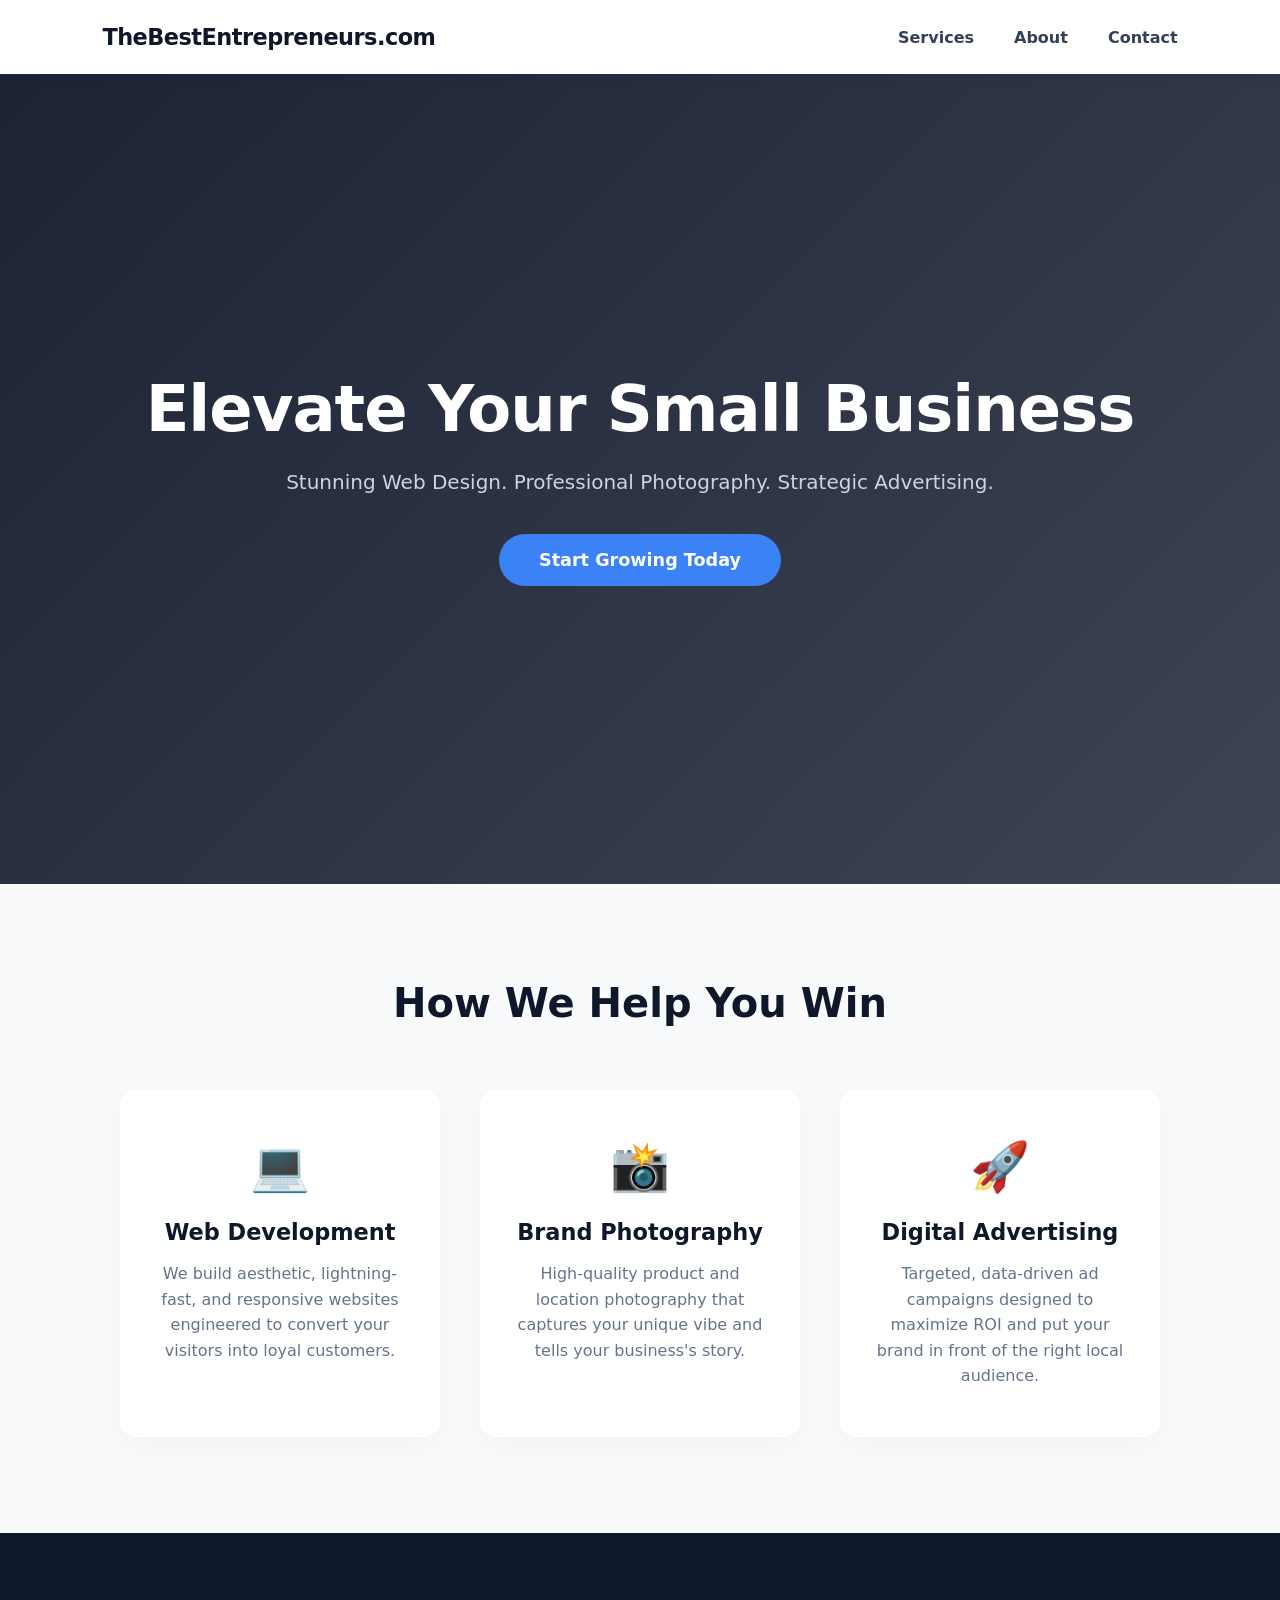
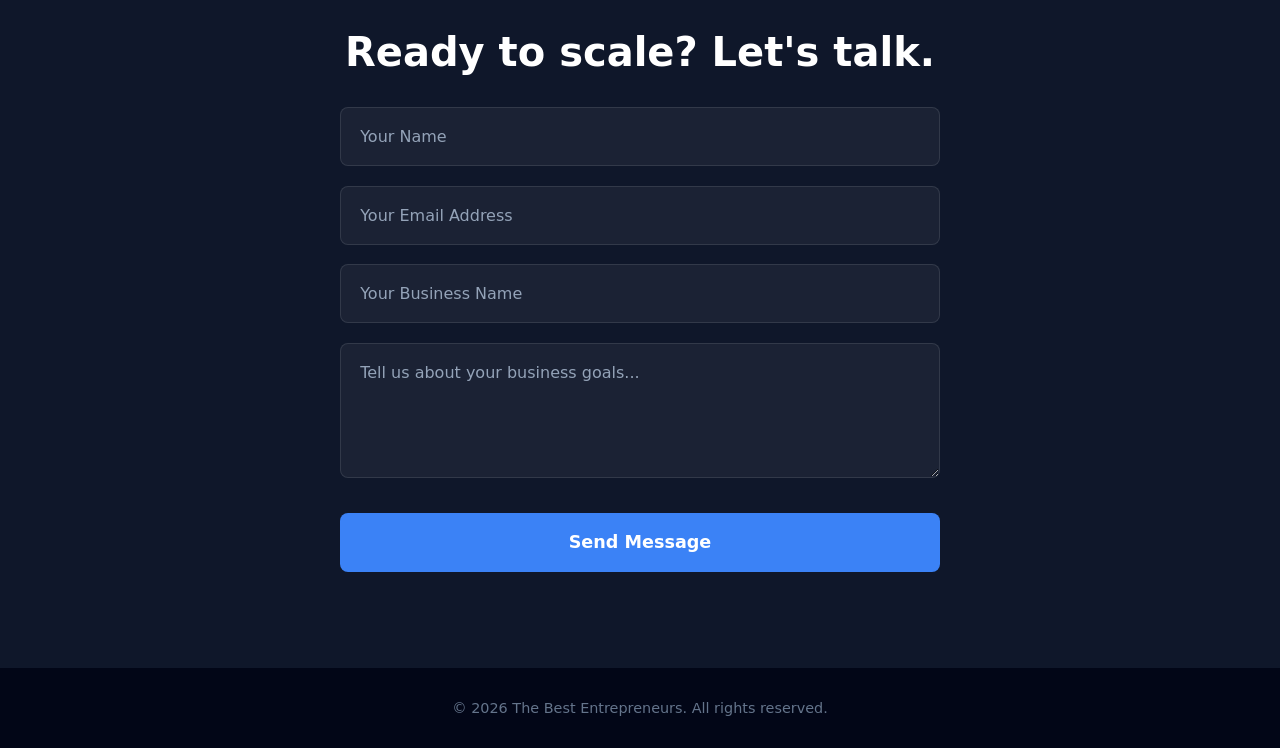
==== index.html @ f3ee82b1 "Add files via upload" ====
<!DOCTYPE html>
<html lang="en">
<head>
    <meta charset="UTF-8">
    <meta name="viewport" content="width=device-width, initial-scale=1.0">
    <title>The Best Entrepreneurs | Grow Your Small Business</title>
    <link rel="stylesheet" href="style.css">
</head>
<body>
    <nav>
        <div class="logo">TheBestEntrepreneurs.com</div>
        <ul class="nav-links">
            <li><a href="#services">Services</a></li>
            <li><a href="#about">About</a></li>
            <li><a href="#contact">Contact</a></li>
        </ul>
    </nav>

    <header class="hero">
        <div class="hero-content">
            <h1 class="fade-in">Elevate Your Small Business</h1>
            <p class="fade-in delay-1">Stunning Web Design. Professional Photography. Strategic Advertising.</p>
            <a href="#contact" class="cta-btn fade-in delay-2">Start Growing Today</a>
        </div>
    </header>

    <section id="services" class="services">
        <h2 class="section-title hidden">How We Help You Win</h2>
        <div class="service-cards">
            <div class="card hidden">
                <div class="icon">💻</div>
                <h3>Web Development</h3>
                <p>We build aesthetic, lightning-fast, and responsive websites engineered to convert your visitors into loyal customers.</p>
            </div>
            <div class="card hidden delay-1">
                <div class="icon">📸</div>
                <h3>Brand Photography</h3>
                <p>High-quality product and location photography that captures your unique vibe and tells your business's story.</p>
            </div>
            <div class="card hidden delay-2">
                <div class="icon">🚀</div>
                <h3>Digital Advertising</h3>
                <p>Targeted, data-driven ad campaigns designed to maximize ROI and put your brand in front of the right local audience.</p>
            </div>
        </div>
    </section>

    <section id="contact" class="contact">
        <h2 class="section-title hidden">Ready to scale? Let's talk.</h2>
        <form class="contact-form hidden">
            <input type="text" placeholder="Your Name" required>
            <input type="email" placeholder="Your Email Address" required>
            <input type="text" placeholder="Your Business Name" required>
            <textarea placeholder="Tell us about your business goals..." rows="5" required></textarea>
            <button type="submit" class="submit-btn">Send Message</button>
        </form>
    </section>

    <footer>
        <p>&copy; 2026 The Best Entrepreneurs. All rights reserved.</p>
    </footer>

    <script src="script.js"></script>
</body>
</html>
---- style.css ----
:root {
    --primary-color: #0F172A;
    --accent-color: #3B82F6;
    --bg-light: #F8FAFC;
    --text-main: #334155;
    --white: #FFFFFF;
}

* {
    margin: 0;
    padding: 0;
    box-sizing: border-box;
    font-family: 'Segoe UI', system-ui, -apple-system, sans-serif;
}

body {
    background-color: var(--bg-light);
    color: var(--text-main);
    overflow-x: hidden;
}

html {
    scroll-behavior: smooth;
}

nav {
    display: flex;
    justify-content: space-between;
    align-items: center;
    padding: 1.5rem 8%;
    background: rgba(255, 255, 255, 0.95);
    backdrop-filter: blur(10px);
    box-shadow: 0 2px 15px rgba(0,0,0,0.05);
    position: sticky;
    top: 0;
    z-index: 1000;
}

.logo {
    font-size: 1.4rem;
    font-weight: 800;
    color: var(--primary-color);
    letter-spacing: -0.5px;
}

.nav-links {
    list-style: none;
    display: flex;
    gap: 2.5rem;
}

.nav-links a {
    text-decoration: none;
    color: var(--text-main);
    font-weight: 600;
    transition: color 0.3s ease;
}

.nav-links a:hover {
    color: var(--accent-color);
}

.hero {
    height: 90vh;
    display: flex;
    align-items: center;
    justify-content: center;
    text-align: center;
    background: linear-gradient(135deg, rgba(15, 23, 42, 0.95), rgba(15, 23, 42, 0.8)), 
                url('https://images.unsplash.com/photo-1497215728101-856f4ea42174?ixlib=rb-4.0.3&auto=format&fit=crop&w=1920&q=80') center/cover;
    color: var(--white);
    padding: 0 2rem;
}

.hero-content h1 {
    font-size: 4rem;
    font-weight: 800;
    margin-bottom: 1.5rem;
    letter-spacing: -1px;
}

.hero-content p {
    font-size: 1.25rem;
    margin-bottom: 2.5rem;
    color: #CBD5E1;
    font-weight: 300;
}

.cta-btn {
    display: inline-block;
    padding: 1rem 2.5rem;
    background: var(--accent-color);
    color: var(--white);
    text-decoration: none;
    border-radius: 50px;
    font-size: 1.1rem;
    font-weight: 600;
    transition: all 0.3s ease;
}

.cta-btn:hover {
    transform: translateY(-3px);
    box-shadow: 0 10px 25px rgba(59, 130, 246, 0.4);
    background: #2563EB;
}

.services {
    padding: 6rem 8%;
    text-align: center;
}

.section-title {
    font-size: 2.5rem;
    margin-bottom: 4rem;
    color: var(--primary-color);
}

.service-cards {
    display: flex;
    justify-content: center;
    gap: 2.5rem;
    flex-wrap: wrap;
}

.card {
    background: var(--white);
    padding: 3rem 2rem;
    border-radius: 16px;
    width: 320px;
    box-shadow: 0 10px 30px rgba(0,0,0,0.03);
    transition: transform 0.4s ease, box-shadow 0.4s ease;
}

.card:hover {
    transform: translateY(-15px);
    box-shadow: 0 20px 40px rgba(0,0,0,0.08);
}

.card .icon {
    font-size: 3rem;
    margin-bottom: 1.5rem;
}

.card h3 {
    color: var(--primary-color);
    margin-bottom: 1rem;
    font-size: 1.4rem;
}

.card p {
    line-height: 1.6;
    color: #64748B;
}

.contact {
    padding: 6rem 8%;
    background: var(--primary-color);
    color: var(--white);
    text-align: center;
}

.contact .section-title {
    color: var(--white);
    margin-bottom: 2rem;
}

.contact-form {
    max-width: 600px;
    margin: 0 auto;
    display: flex;
    flex-direction: column;
    gap: 1.2rem;
}

.contact-form input, 
.contact-form textarea {
    padding: 1.2rem;
    border: none;
    border-radius: 8px;
    font-size: 1rem;
    background: rgba(255, 255, 255, 0.05);
    color: var(--white);
    border: 1px solid rgba(255, 255, 255, 0.1);
    transition: border-color 0.3s;
}

.contact-form input::placeholder, 
.contact-form textarea::placeholder {
    color: #94A3B8;
}

.contact-form input:focus, 
.contact-form textarea:focus {
    outline: none;
    border-color: var(--accent-color);
}

.submit-btn {
    padding: 1.2rem;
    background: var(--accent-color);
    color: var(--white);
    border: none;
    border-radius: 8px;
    font-size: 1.1rem;
    font-weight: bold;
    cursor: pointer;
    transition: background 0.3s ease;
    margin-top: 1rem;
}

.submit-btn:hover {
    background: #2563EB;
}

footer {
    padding: 2rem;
    text-align: center;
    background: #020617;
    color: #64748B;
    font-size: 0.9rem;
}

.fade-in {
    animation: fadeIn 1.2s cubic-bezier(0.16, 1, 0.3, 1) forwards;
    opacity: 0;
    transform: translateY(30px);
}

.delay-1 { animation-delay: 0.2s; }
.delay-2 { animation-delay: 0.4s; }

@keyframes fadeIn {
    to {
        opacity: 1;
        transform: translateY(0);
    }
}

.hidden {
    opacity: 0;
    transform: translateY(40px);
    transition: all 0.8s cubic-bezier(0.16, 1, 0.3, 1);
}

.show {
    opacity: 1;
    transform: translateY(0);
}

@media (max-width: 768px) {
    .nav-links { display: none; }
    .hero-content h1 { font-size: 2.5rem; }
    .hero { height: 80vh; }
}
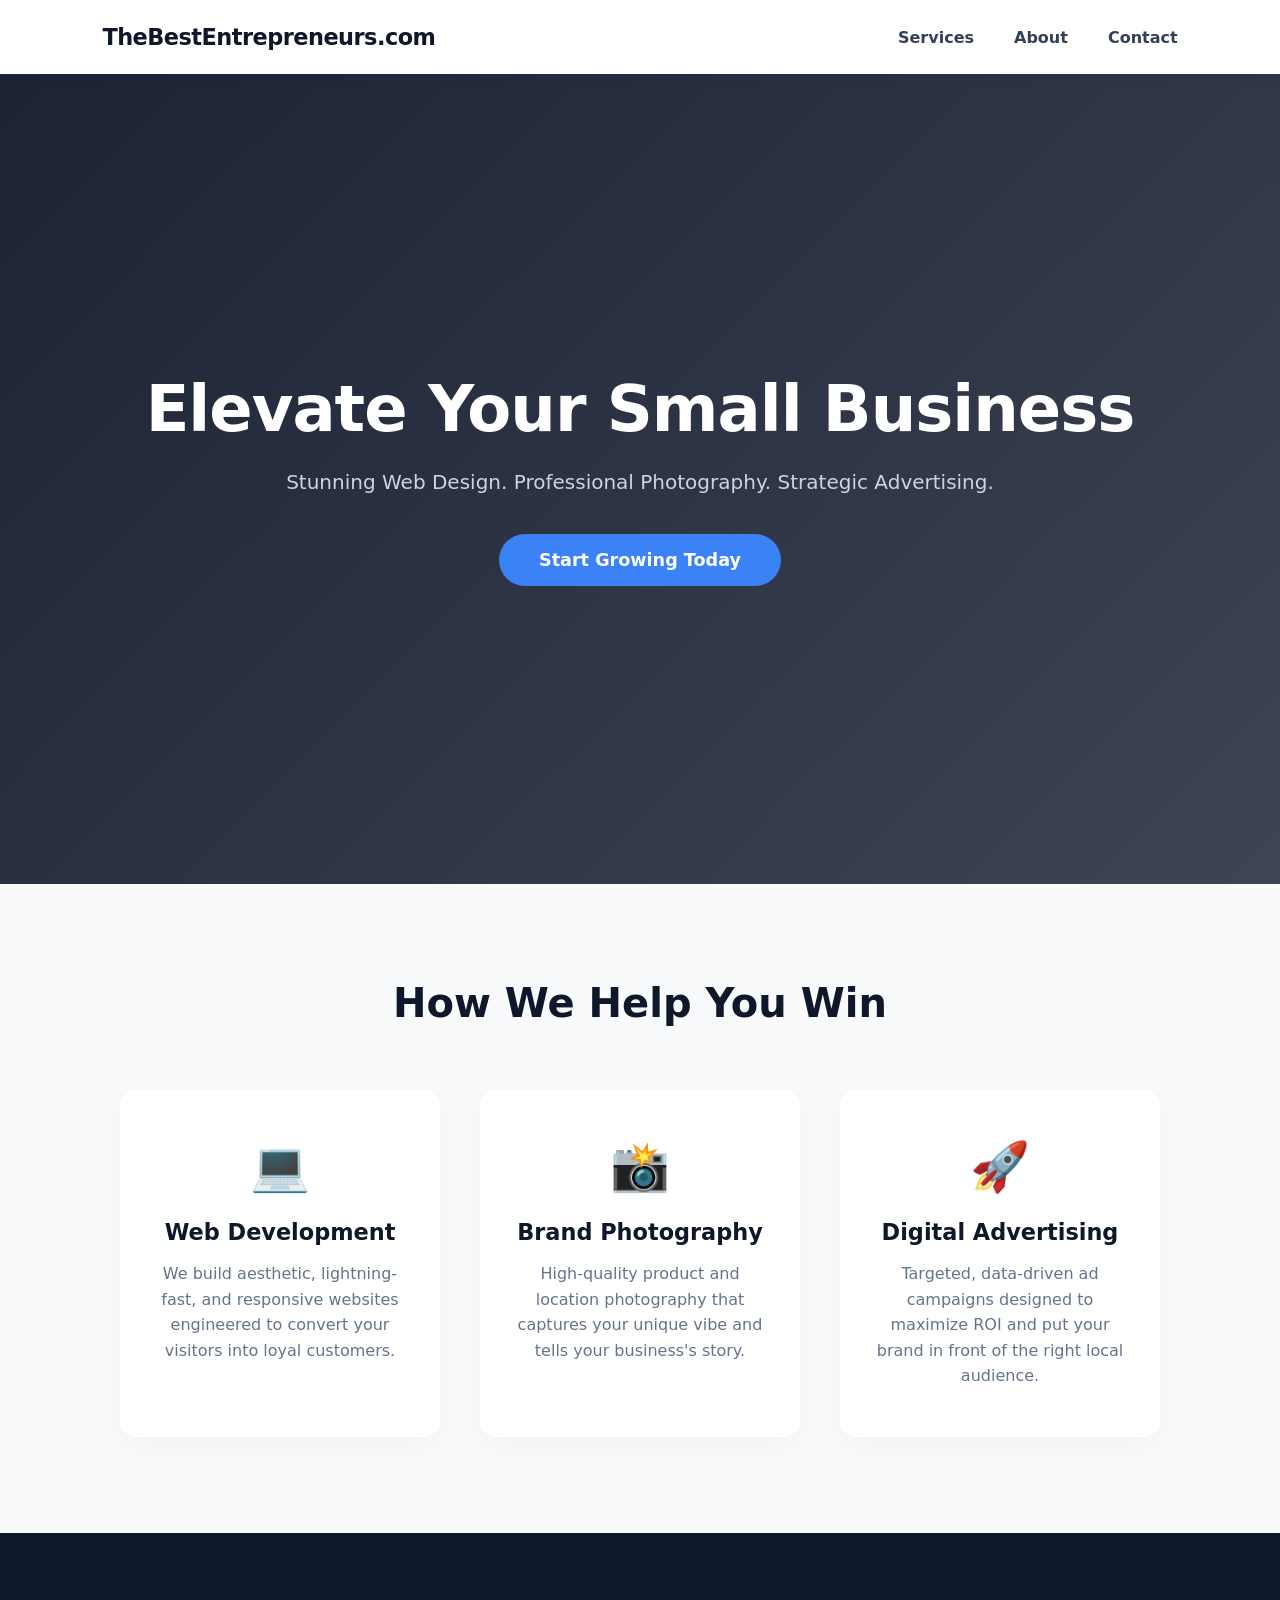
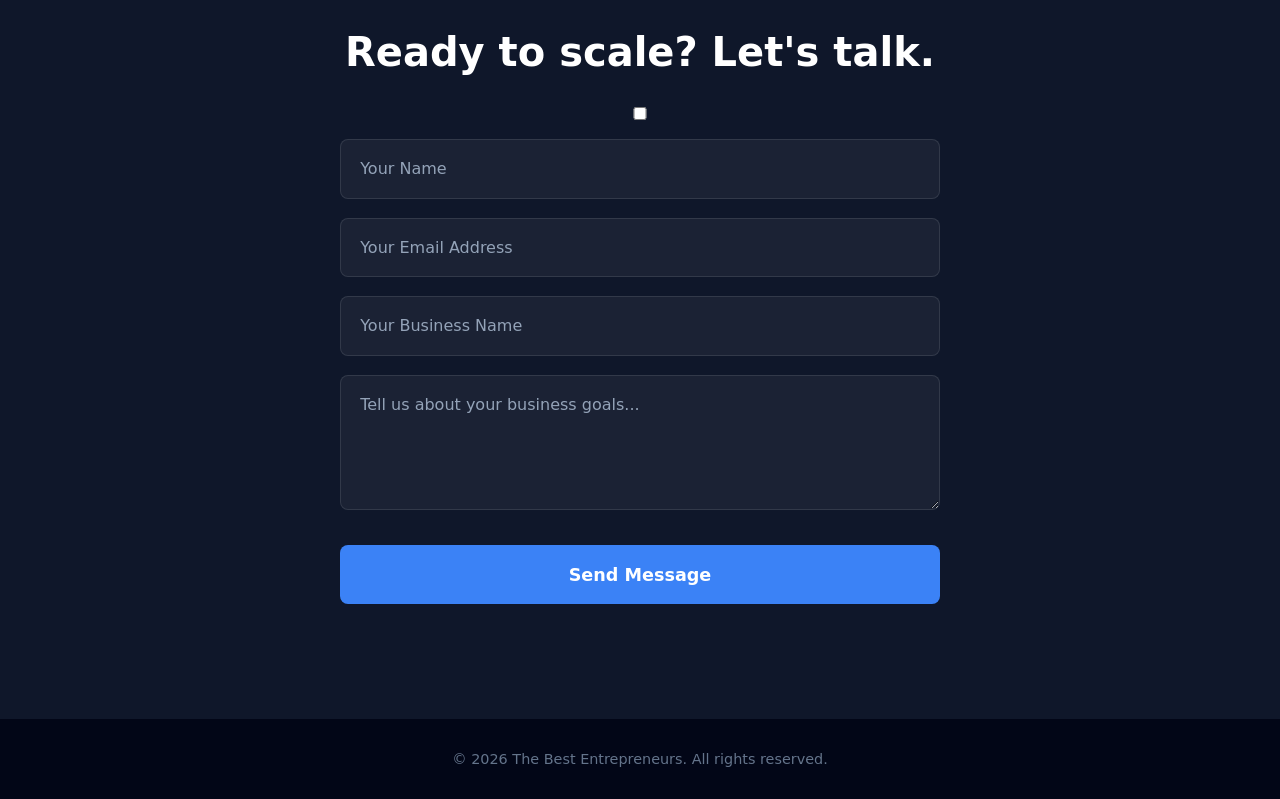
==== commit a8835329: "Enhance contact form with API integration and accessibility Updated contact form to include hidden f" ====
--- a/index.html
+++ b/index.html
@@ -47,12 +47,54 @@
 
     <section id="contact" class="contact">
         <h2 class="section-title hidden">Ready to scale? Let's talk.</h2>
-        <form class="contact-form hidden">
-            <input type="text" placeholder="Your Name" required>
-            <input type="email" placeholder="Your Email Address" required>
-            <input type="text" placeholder="Your Business Name" required>
-            <textarea placeholder="Tell us about your business goals..." rows="5" required></textarea>
+        <form
+            id="contact-form"
+            class="contact-form hidden"
+            action="https://api.web3forms.com/submit"
+            method="POST"
+        >
+            <input type="hidden" name="access_key" value="ff56b2b8-f4d9-4a0c-b9c5-f1c286a6b41d">
+            <input type="hidden" name="subject" value="New lead from TheBestEntrepreneurs.com">
+            <input type="hidden" name="from_name" value="The Best Entrepreneurs Website">
+            <input type="checkbox" name="botcheck" class="botcheck" tabindex="-1" autocomplete="off">
+
+            <input
+                type="text"
+                name="name"
+                placeholder="Your Name"
+                aria-label="Your name"
+                autocomplete="name"
+                maxlength="100"
+                required
+            >
+            <input
+                type="email"
+                name="email"
+                placeholder="Your Email Address"
+                aria-label="Your email address"
+                autocomplete="email"
+                maxlength="254"
+                required
+            >
+            <input
+                type="text"
+                name="business_name"
+                placeholder="Your Business Name"
+                aria-label="Your business name"
+                autocomplete="organization"
+                maxlength="150"
+                required
+            >
+            <textarea
+                name="message"
+                placeholder="Tell us about your business goals..."
+                aria-label="Your business goals"
+                rows="5"
+                maxlength="2000"
+                required
+            ></textarea>
             <button type="submit" class="submit-btn">Send Message</button>
+            <p id="form-status" class="form-status" role="status" aria-live="polite"></p>
         </form>
     </section>
 
@@ -62,4 +104,4 @@
 
     <script src="script.js"></script>
 </body>
-</html>+</html>
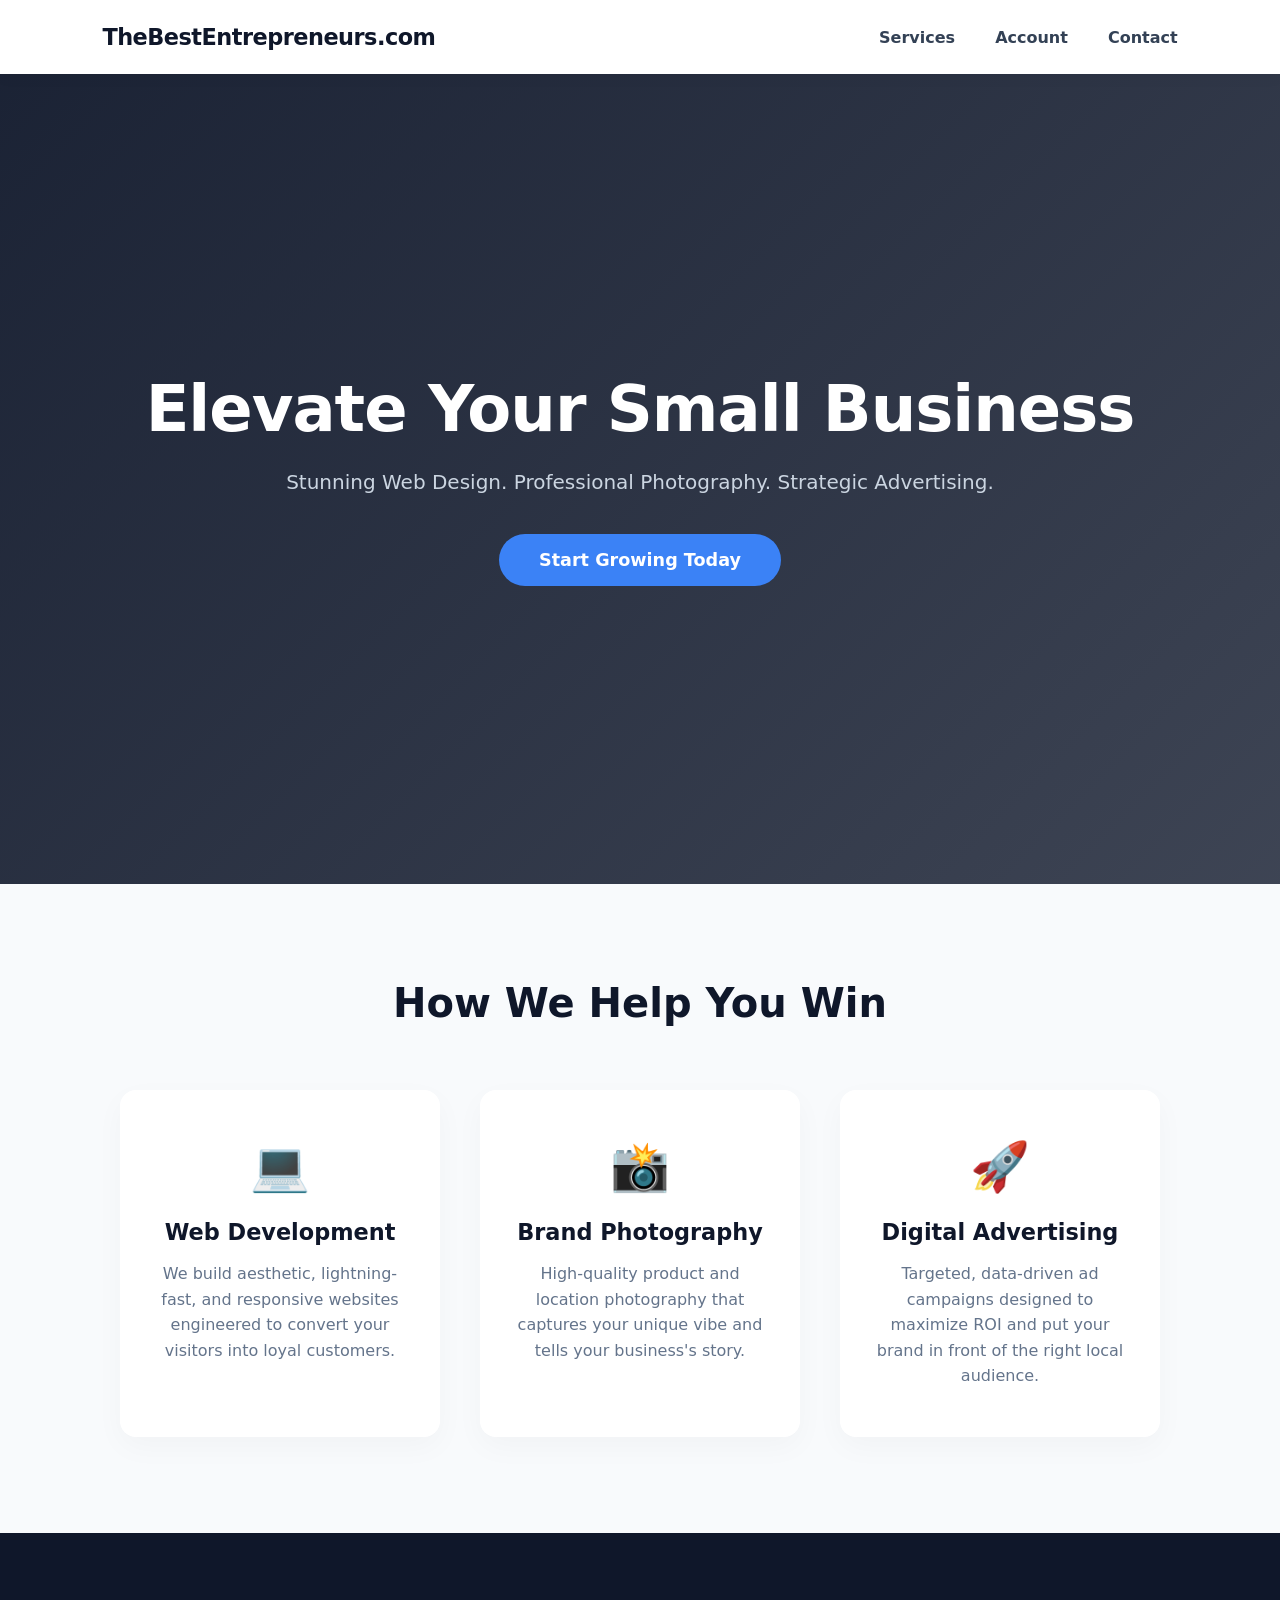
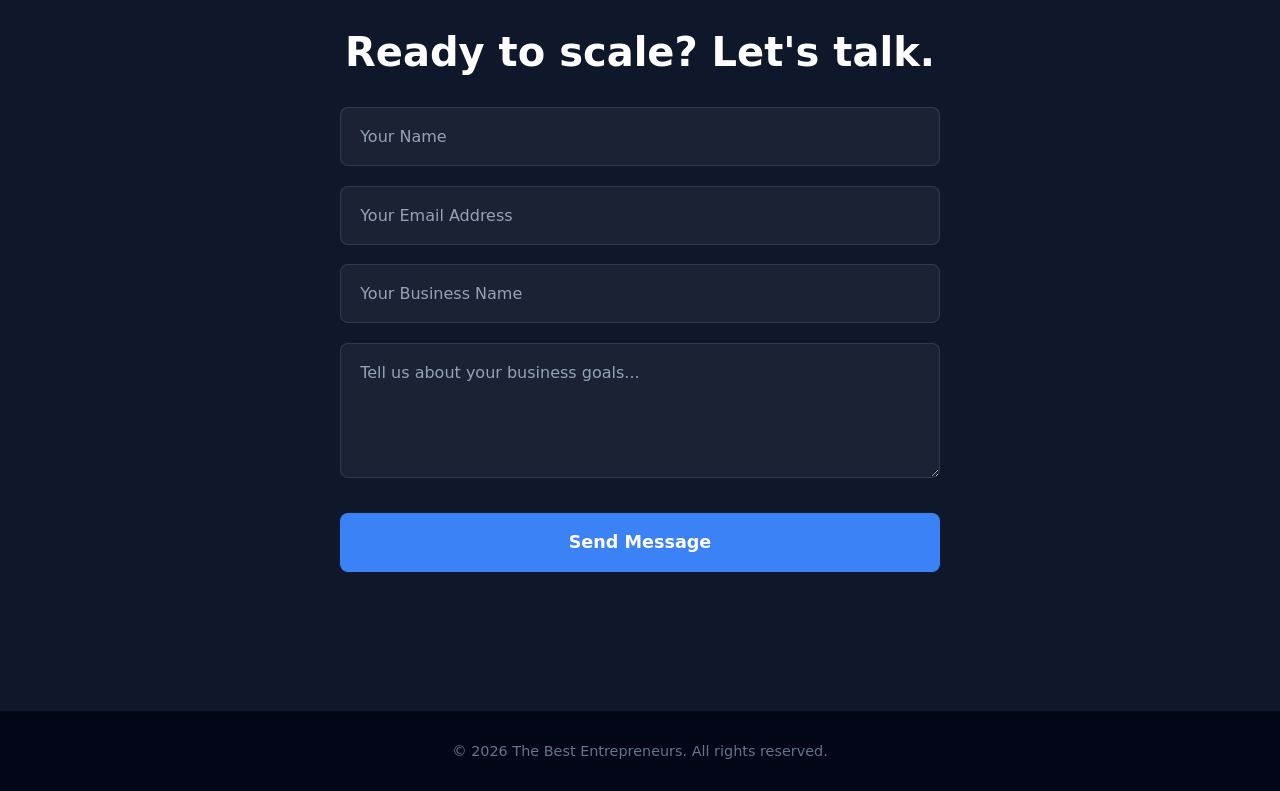
==== commit 010f0747: "Official account center update." ====
--- a/index.html
+++ b/index.html
@@ -1,107 +1,117 @@
-<!DOCTYPE html>
-<html lang="en">
-<head>
-    <meta charset="UTF-8">
-    <meta name="viewport" content="width=device-width, initial-scale=1.0">
-    <title>The Best Entrepreneurs | Grow Your Small Business</title>
-    <link rel="stylesheet" href="style.css">
-</head>
-<body>
-    <nav>
-        <div class="logo">TheBestEntrepreneurs.com</div>
-        <ul class="nav-links">
-            <li><a href="#services">Services</a></li>
-            <li><a href="#about">About</a></li>
-            <li><a href="#contact">Contact</a></li>
-        </ul>
-    </nav>
-
-    <header class="hero">
-        <div class="hero-content">
-            <h1 class="fade-in">Elevate Your Small Business</h1>
-            <p class="fade-in delay-1">Stunning Web Design. Professional Photography. Strategic Advertising.</p>
-            <a href="#contact" class="cta-btn fade-in delay-2">Start Growing Today</a>
-        </div>
-    </header>
-
-    <section id="services" class="services">
-        <h2 class="section-title hidden">How We Help You Win</h2>
-        <div class="service-cards">
-            <div class="card hidden">
-                <div class="icon">💻</div>
-                <h3>Web Development</h3>
-                <p>We build aesthetic, lightning-fast, and responsive websites engineered to convert your visitors into loyal customers.</p>
-            </div>
-            <div class="card hidden delay-1">
-                <div class="icon">📸</div>
-                <h3>Brand Photography</h3>
-                <p>High-quality product and location photography that captures your unique vibe and tells your business's story.</p>
-            </div>
-            <div class="card hidden delay-2">
-                <div class="icon">🚀</div>
-                <h3>Digital Advertising</h3>
-                <p>Targeted, data-driven ad campaigns designed to maximize ROI and put your brand in front of the right local audience.</p>
-            </div>
-        </div>
-    </section>
-
-    <section id="contact" class="contact">
-        <h2 class="section-title hidden">Ready to scale? Let's talk.</h2>
-        <form
-            id="contact-form"
-            class="contact-form hidden"
-            action="https://api.web3forms.com/submit"
-            method="POST"
-        >
-            <input type="hidden" name="access_key" value="ff56b2b8-f4d9-4a0c-b9c5-f1c286a6b41d">
-            <input type="hidden" name="subject" value="New lead from TheBestEntrepreneurs.com">
-            <input type="hidden" name="from_name" value="The Best Entrepreneurs Website">
-            <input type="checkbox" name="botcheck" class="botcheck" tabindex="-1" autocomplete="off">
-
-            <input
-                type="text"
-                name="name"
-                placeholder="Your Name"
-                aria-label="Your name"
-                autocomplete="name"
-                maxlength="100"
-                required
-            >
-            <input
-                type="email"
-                name="email"
-                placeholder="Your Email Address"
-                aria-label="Your email address"
-                autocomplete="email"
-                maxlength="254"
-                required
-            >
-            <input
-                type="text"
-                name="business_name"
-                placeholder="Your Business Name"
-                aria-label="Your business name"
-                autocomplete="organization"
-                maxlength="150"
-                required
-            >
-            <textarea
-                name="message"
-                placeholder="Tell us about your business goals..."
-                aria-label="Your business goals"
-                rows="5"
-                maxlength="2000"
-                required
-            ></textarea>
-            <button type="submit" class="submit-btn">Send Message</button>
-            <p id="form-status" class="form-status" role="status" aria-live="polite"></p>
-        </form>
-    </section>
-
-    <footer>
-        <p>&copy; 2026 The Best Entrepreneurs. All rights reserved.</p>
-    </footer>
-
-    <script src="script.js"></script>
-</body>
-</html>
+<!DOCTYPE html>
+<html lang="en">
+<head>
+    <meta charset="UTF-8">
+    <meta name="viewport" content="width=device-width, initial-scale=1.0">
+    <title>The Best Entrepreneurs | Grow Your Small Business</title>
+    <meta name="description" content="Web development, brand photography, and digital advertising for growing small businesses.">
+    <meta property="og:type" content="website">
+    <meta property="og:title" content="The Best Entrepreneurs">
+    <meta property="og:description" content="Elevate your small business with creative services built to help you grow.">
+    <meta property="og:image" content="/og.png">
+    <meta property="og:image:alt" content="The Best Entrepreneurs — Elevate Your Small Business">
+    <meta name="twitter:card" content="summary_large_image">
+    <meta name="twitter:title" content="The Best Entrepreneurs">
+    <meta name="twitter:description" content="Elevate your small business with creative services built to help you grow.">
+    <meta name="twitter:image" content="/og.png">
+    <link rel="stylesheet" href="style.css">
+</head>
+<body>
+    <nav>
+        <a class="logo" href="index.html" aria-label="The Best Entrepreneurs home">TheBestEntrepreneurs.com</a>
+        <ul class="nav-links">
+            <li><a href="#services">Services</a></li>
+            <li><a class="nav-account-btn" href="account.html">Account</a></li>
+            <li><a href="#contact">Contact</a></li>
+        </ul>
+    </nav>
+
+    <header class="hero">
+        <div class="hero-content">
+            <h1 class="fade-in">Elevate Your Small Business</h1>
+            <p class="fade-in delay-1">Stunning Web Design. Professional Photography. Strategic Advertising.</p>
+            <a href="#contact" class="cta-btn fade-in delay-2">Start Growing Today</a>
+        </div>
+    </header>
+
+    <section id="services" class="services">
+        <h2 class="section-title hidden">How We Help You Win</h2>
+        <div class="service-cards">
+            <div class="card hidden">
+                <div class="icon">💻</div>
+                <h3>Web Development</h3>
+                <p>We build aesthetic, lightning-fast, and responsive websites engineered to convert your visitors into loyal customers.</p>
+            </div>
+            <div class="card hidden delay-1">
+                <div class="icon">📸</div>
+                <h3>Brand Photography</h3>
+                <p>High-quality product and location photography that captures your unique vibe and tells your business's story.</p>
+            </div>
+            <div class="card hidden delay-2">
+                <div class="icon">🚀</div>
+                <h3>Digital Advertising</h3>
+                <p>Targeted, data-driven ad campaigns designed to maximize ROI and put your brand in front of the right local audience.</p>
+            </div>
+        </div>
+    </section>
+
+    <section id="contact" class="contact">
+        <h2 class="section-title hidden">Ready to scale? Let's talk.</h2>
+        <form
+            id="contact-form"
+            class="contact-form hidden"
+            action="https://api.web3forms.com/submit"
+            method="POST"
+        >
+            <input type="hidden" name="access_key" value="ff56b2b8-f4d9-4a0c-b9c5-f1c286a6b41d">
+            <input type="hidden" name="subject" value="New lead from TheBestEntrepreneurs.com">
+            <input type="hidden" name="from_name" value="The Best Entrepreneurs Website">
+            <input type="checkbox" name="botcheck" class="botcheck" tabindex="-1" autocomplete="off">
+
+            <input
+                type="text"
+                name="name"
+                placeholder="Your Name"
+                aria-label="Your name"
+                autocomplete="name"
+                maxlength="100"
+                required
+            >
+            <input
+                type="email"
+                name="email"
+                placeholder="Your Email Address"
+                aria-label="Your email address"
+                autocomplete="email"
+                maxlength="254"
+                required
+            >
+            <input
+                type="text"
+                name="business_name"
+                placeholder="Your Business Name"
+                aria-label="Your business name"
+                autocomplete="organization"
+                maxlength="150"
+                required
+            >
+            <textarea
+                name="message"
+                placeholder="Tell us about your business goals..."
+                aria-label="Your business goals"
+                rows="5"
+                maxlength="2000"
+                required
+            ></textarea>
+            <button type="submit" class="submit-btn">Send Message</button>
+            <p id="form-status" class="form-status" role="status" aria-live="polite"></p>
+        </form>
+    </section>
+
+    <footer>
+        <p>&copy; 2026 The Best Entrepreneurs. All rights reserved.</p>
+    </footer>
+
+    <script src="script.js"></script>
+</body>
+</html>
--- a/style.css
+++ b/style.css
@@ -1,254 +1,862 @@
-:root {
-    --primary-color: #0F172A;
-    --accent-color: #3B82F6;
-    --bg-light: #F8FAFC;
-    --text-main: #334155;
-    --white: #FFFFFF;
-}
-
-* {
-    margin: 0;
-    padding: 0;
-    box-sizing: border-box;
-    font-family: 'Segoe UI', system-ui, -apple-system, sans-serif;
-}
-
-body {
-    background-color: var(--bg-light);
-    color: var(--text-main);
-    overflow-x: hidden;
-}
-
-html {
-    scroll-behavior: smooth;
-}
-
-nav {
-    display: flex;
-    justify-content: space-between;
-    align-items: center;
-    padding: 1.5rem 8%;
-    background: rgba(255, 255, 255, 0.95);
-    backdrop-filter: blur(10px);
-    box-shadow: 0 2px 15px rgba(0,0,0,0.05);
-    position: sticky;
-    top: 0;
-    z-index: 1000;
-}
-
-.logo {
-    font-size: 1.4rem;
-    font-weight: 800;
-    color: var(--primary-color);
-    letter-spacing: -0.5px;
-}
-
-.nav-links {
-    list-style: none;
-    display: flex;
-    gap: 2.5rem;
-}
-
-.nav-links a {
-    text-decoration: none;
-    color: var(--text-main);
-    font-weight: 600;
-    transition: color 0.3s ease;
-}
-
-.nav-links a:hover {
-    color: var(--accent-color);
-}
-
-.hero {
-    height: 90vh;
-    display: flex;
-    align-items: center;
-    justify-content: center;
-    text-align: center;
-    background: linear-gradient(135deg, rgba(15, 23, 42, 0.95), rgba(15, 23, 42, 0.8)), 
-                url('https://images.unsplash.com/photo-1497215728101-856f4ea42174?ixlib=rb-4.0.3&auto=format&fit=crop&w=1920&q=80') center/cover;
-    color: var(--white);
-    padding: 0 2rem;
-}
-
-.hero-content h1 {
-    font-size: 4rem;
-    font-weight: 800;
-    margin-bottom: 1.5rem;
-    letter-spacing: -1px;
-}
-
-.hero-content p {
-    font-size: 1.25rem;
-    margin-bottom: 2.5rem;
-    color: #CBD5E1;
-    font-weight: 300;
-}
-
-.cta-btn {
-    display: inline-block;
-    padding: 1rem 2.5rem;
-    background: var(--accent-color);
-    color: var(--white);
-    text-decoration: none;
-    border-radius: 50px;
-    font-size: 1.1rem;
-    font-weight: 600;
-    transition: all 0.3s ease;
-}
-
-.cta-btn:hover {
-    transform: translateY(-3px);
-    box-shadow: 0 10px 25px rgba(59, 130, 246, 0.4);
-    background: #2563EB;
-}
-
-.services {
-    padding: 6rem 8%;
-    text-align: center;
-}
-
-.section-title {
-    font-size: 2.5rem;
-    margin-bottom: 4rem;
-    color: var(--primary-color);
-}
-
-.service-cards {
-    display: flex;
-    justify-content: center;
-    gap: 2.5rem;
-    flex-wrap: wrap;
-}
-
-.card {
-    background: var(--white);
-    padding: 3rem 2rem;
-    border-radius: 16px;
-    width: 320px;
-    box-shadow: 0 10px 30px rgba(0,0,0,0.03);
-    transition: transform 0.4s ease, box-shadow 0.4s ease;
-}
-
-.card:hover {
-    transform: translateY(-15px);
-    box-shadow: 0 20px 40px rgba(0,0,0,0.08);
-}
-
-.card .icon {
-    font-size: 3rem;
-    margin-bottom: 1.5rem;
-}
-
-.card h3 {
-    color: var(--primary-color);
-    margin-bottom: 1rem;
-    font-size: 1.4rem;
-}
-
-.card p {
-    line-height: 1.6;
-    color: #64748B;
-}
-
-.contact {
-    padding: 6rem 8%;
-    background: var(--primary-color);
-    color: var(--white);
-    text-align: center;
-}
-
-.contact .section-title {
-    color: var(--white);
-    margin-bottom: 2rem;
-}
-
-.contact-form {
-    max-width: 600px;
-    margin: 0 auto;
-    display: flex;
-    flex-direction: column;
-    gap: 1.2rem;
-}
-
-.contact-form input, 
-.contact-form textarea {
-    padding: 1.2rem;
-    border: none;
-    border-radius: 8px;
-    font-size: 1rem;
-    background: rgba(255, 255, 255, 0.05);
-    color: var(--white);
-    border: 1px solid rgba(255, 255, 255, 0.1);
-    transition: border-color 0.3s;
-}
-
-.contact-form input::placeholder, 
-.contact-form textarea::placeholder {
-    color: #94A3B8;
-}
-
-.contact-form input:focus, 
-.contact-form textarea:focus {
-    outline: none;
-    border-color: var(--accent-color);
-}
-
-.submit-btn {
-    padding: 1.2rem;
-    background: var(--accent-color);
-    color: var(--white);
-    border: none;
-    border-radius: 8px;
-    font-size: 1.1rem;
-    font-weight: bold;
-    cursor: pointer;
-    transition: background 0.3s ease;
-    margin-top: 1rem;
-}
-
-.submit-btn:hover {
-    background: #2563EB;
-}
-
-footer {
-    padding: 2rem;
-    text-align: center;
-    background: #020617;
-    color: #64748B;
-    font-size: 0.9rem;
-}
-
-.fade-in {
-    animation: fadeIn 1.2s cubic-bezier(0.16, 1, 0.3, 1) forwards;
-    opacity: 0;
-    transform: translateY(30px);
-}
-
-.delay-1 { animation-delay: 0.2s; }
-.delay-2 { animation-delay: 0.4s; }
-
-@keyframes fadeIn {
-    to {
-        opacity: 1;
-        transform: translateY(0);
-    }
-}
-
-.hidden {
-    opacity: 0;
-    transform: translateY(40px);
-    transition: all 0.8s cubic-bezier(0.16, 1, 0.3, 1);
-}
-
-.show {
-    opacity: 1;
-    transform: translateY(0);
-}
-
-@media (max-width: 768px) {
-    .nav-links { display: none; }
-    .hero-content h1 { font-size: 2.5rem; }
-    .hero { height: 80vh; }
-}+:root {
+    --primary-color: #0F172A;
+    --accent-color: #3B82F6;
+    --accent-dark: #2563EB;
+    --bg-light: #F8FAFC;
+    --text-main: #334155;
+    --text-muted: #64748B;
+    --border-color: #E2E8F0;
+    --white: #FFFFFF;
+}
+
+* {
+    margin: 0;
+    padding: 0;
+    box-sizing: border-box;
+    font-family: 'Segoe UI', system-ui, -apple-system, sans-serif;
+}
+
+button,
+input,
+select,
+textarea {
+    font: inherit;
+}
+
+body {
+    background-color: var(--bg-light);
+    color: var(--text-main);
+    overflow-x: hidden;
+}
+
+html {
+    scroll-behavior: smooth;
+}
+
+nav {
+    display: flex;
+    justify-content: space-between;
+    align-items: center;
+    padding: 1.5rem 8%;
+    background: rgba(255, 255, 255, 0.95);
+    backdrop-filter: blur(10px);
+    box-shadow: 0 2px 15px rgba(0,0,0,0.05);
+    position: sticky;
+    top: 0;
+    z-index: 1000;
+}
+
+.logo {
+    font-size: 1.4rem;
+    font-weight: 800;
+    color: var(--primary-color);
+    letter-spacing: -0.5px;
+    text-decoration: none;
+}
+
+.nav-links {
+    list-style: none;
+    display: flex;
+    gap: 2.5rem;
+}
+
+.nav-links a {
+    text-decoration: none;
+    color: var(--text-main);
+    font-weight: 600;
+    transition: color 0.3s ease;
+}
+
+.nav-links a:hover {
+    color: var(--accent-color);
+}
+
+.nav-links .nav-account-btn {
+    padding: 0;
+    border-radius: 0;
+    background: transparent;
+    color: var(--text-main);
+    box-shadow: none;
+}
+
+.nav-links .nav-account-btn:hover,
+.nav-links .nav-account-btn[aria-current="page"] {
+    background: transparent;
+    color: var(--accent-color);
+}
+
+.nav-links a:focus-visible,
+.cta-btn:focus-visible,
+button:focus-visible,
+input:focus-visible,
+select:focus-visible,
+textarea:focus-visible {
+    outline: 3px solid rgba(59, 130, 246, 0.35);
+    outline-offset: 3px;
+}
+
+.hero {
+    height: 90vh;
+    display: flex;
+    align-items: center;
+    justify-content: center;
+    text-align: center;
+    background: linear-gradient(135deg, rgba(15, 23, 42, 0.95), rgba(15, 23, 42, 0.8)), 
+                url('https://images.unsplash.com/photo-1497215728101-856f4ea42174?ixlib=rb-4.0.3&auto=format&fit=crop&w=1920&q=80') center/cover;
+    color: var(--white);
+    padding: 0 2rem;
+}
+
+.hero-content h1 {
+    font-size: 4rem;
+    font-weight: 800;
+    margin-bottom: 1.5rem;
+    letter-spacing: -1px;
+}
+
+.hero-content p {
+    font-size: 1.25rem;
+    margin-bottom: 2.5rem;
+    color: #CBD5E1;
+    font-weight: 300;
+}
+
+.cta-btn {
+    display: inline-block;
+    padding: 1rem 2.5rem;
+    background: var(--accent-color);
+    color: var(--white);
+    text-decoration: none;
+    border-radius: 50px;
+    font-size: 1.1rem;
+    font-weight: 600;
+    transition: all 0.3s ease;
+}
+
+.cta-btn:hover {
+    transform: translateY(-3px);
+    box-shadow: 0 10px 25px rgba(59, 130, 246, 0.4);
+    background: #2563EB;
+}
+
+.services {
+    padding: 6rem 8%;
+    text-align: center;
+}
+
+.section-title {
+    font-size: 2.5rem;
+    margin-bottom: 4rem;
+    color: var(--primary-color);
+}
+
+.service-cards {
+    display: flex;
+    justify-content: center;
+    gap: 2.5rem;
+    flex-wrap: wrap;
+}
+
+.card {
+    background: var(--white);
+    padding: 3rem 2rem;
+    border-radius: 16px;
+    width: 320px;
+    box-shadow: 0 10px 30px rgba(0,0,0,0.03);
+    transition: transform 0.4s ease, box-shadow 0.4s ease;
+}
+
+.card:hover {
+    transform: translateY(-15px);
+    box-shadow: 0 20px 40px rgba(0,0,0,0.08);
+}
+
+.card .icon {
+    font-size: 3rem;
+    margin-bottom: 1.5rem;
+}
+
+.card h3 {
+    color: var(--primary-color);
+    margin-bottom: 1rem;
+    font-size: 1.4rem;
+}
+
+.card p {
+    line-height: 1.6;
+    color: #64748B;
+}
+
+.account-center {
+    padding: 7rem 8%;
+    background:
+        radial-gradient(circle at 12% 15%, rgba(59, 130, 246, 0.1), transparent 32%),
+        linear-gradient(180deg, #F8FAFC 0%, #EFF6FF 100%);
+}
+
+.account-page-body {
+    display: flex;
+    min-height: 100vh;
+    flex-direction: column;
+}
+
+.account-page-body main {
+    flex: 1;
+}
+
+.account-page {
+    min-height: calc(100vh - 86px);
+    padding-top: 4.5rem;
+}
+
+.account-intro {
+    max-width: 720px;
+    margin: 0 auto 2.5rem;
+    text-align: center;
+}
+
+.account-intro .section-title {
+    margin: 0.65rem 0 1rem;
+}
+
+.eyebrow,
+.account-step {
+    color: var(--accent-dark);
+    font-size: 0.78rem;
+    font-weight: 800;
+    letter-spacing: 0.12em;
+    text-transform: uppercase;
+}
+
+.section-copy,
+.account-view-heading > p:last-child,
+.questionnaire-copy {
+    color: var(--text-muted);
+    font-size: 1.05rem;
+    line-height: 1.7;
+}
+
+.account-panel {
+    max-width: 900px;
+    margin: 0 auto;
+    overflow: hidden;
+    background: var(--white);
+    border: 1px solid rgba(148, 163, 184, 0.22);
+    border-radius: 24px;
+    box-shadow: 0 28px 75px rgba(15, 23, 42, 0.12);
+}
+
+.setup-notice {
+    display: flex;
+    align-items: center;
+    gap: 0.8rem;
+    padding: 1rem 1.4rem;
+    background: #FFFBEB;
+    border-bottom: 1px solid #FDE68A;
+    color: #92400E;
+    font-size: 0.92rem;
+    line-height: 1.5;
+}
+
+.setup-notice[hidden] {
+    display: none;
+}
+
+.setup-notice strong {
+    flex: 0 0 auto;
+}
+
+.setup-notice a {
+    color: #92400E;
+    font-weight: 700;
+}
+
+.setup-notice code {
+    padding: 0.12rem 0.35rem;
+    background: rgba(146, 64, 14, 0.08);
+    border-radius: 4px;
+}
+
+.account-loading {
+    display: flex;
+    align-items: center;
+    justify-content: center;
+    gap: 0.75rem;
+    min-height: 280px;
+    color: var(--text-muted);
+}
+
+.loading-dot {
+    width: 10px;
+    height: 10px;
+    border-radius: 50%;
+    background: var(--accent-color);
+    box-shadow: 0 0 0 rgba(59, 130, 246, 0.45);
+    animation: loadingPulse 1.4s infinite;
+}
+
+@keyframes loadingPulse {
+    70% { box-shadow: 0 0 0 10px rgba(59, 130, 246, 0); }
+    100% { box-shadow: 0 0 0 rgba(59, 130, 246, 0); }
+}
+
+.account-view {
+    padding: 3rem;
+}
+
+.is-hidden {
+    display: none !important;
+}
+
+.account-view-heading {
+    max-width: 650px;
+    margin-bottom: 2rem;
+}
+
+.account-view h2,
+.account-view h3 {
+    margin: 0.4rem 0 0.75rem;
+    color: var(--primary-color);
+    font-size: clamp(1.65rem, 4vw, 2.2rem);
+    letter-spacing: -0.025em;
+}
+
+.auth-tabs {
+    display: grid;
+    grid-template-columns: repeat(2, 1fr);
+    gap: 0.35rem;
+    max-width: 440px;
+    margin-bottom: 2rem;
+    padding: 0.35rem;
+    background: #F1F5F9;
+    border-radius: 12px;
+}
+
+.auth-tab {
+    padding: 0.8rem 1rem;
+    background: transparent;
+    border: 0;
+    border-radius: 9px;
+    color: var(--text-muted);
+    font-weight: 750;
+    cursor: pointer;
+}
+
+.auth-tab.active {
+    background: var(--white);
+    color: var(--primary-color);
+    box-shadow: 0 3px 10px rgba(15, 23, 42, 0.08);
+}
+
+.account-form {
+    display: flex;
+    flex-direction: column;
+    gap: 1.25rem;
+}
+
+.field-grid {
+    display: grid;
+    gap: 1.25rem;
+}
+
+.field-grid.two-columns {
+    grid-template-columns: repeat(2, minmax(0, 1fr));
+}
+
+.form-field {
+    display: flex;
+    min-width: 0;
+    flex-direction: column;
+    gap: 0.55rem;
+    color: var(--primary-color);
+    font-size: 0.92rem;
+    font-weight: 700;
+    text-align: left;
+}
+
+.form-field > span small {
+    color: var(--text-muted);
+    font-weight: 500;
+}
+
+.form-field > input,
+.form-field > select,
+.form-field > textarea {
+    width: 100%;
+    padding: 0.95rem 1rem;
+    border: 1px solid var(--border-color);
+    border-radius: 10px;
+    background: #FFFFFF;
+    color: var(--primary-color);
+    font-size: 1rem;
+    font-weight: 500;
+    transition: border-color 0.2s ease, box-shadow 0.2s ease;
+}
+
+.form-field > textarea {
+    resize: vertical;
+}
+
+.form-field > input::placeholder,
+.form-field > textarea::placeholder {
+    color: #94A3B8;
+}
+
+.form-field > input:focus,
+.form-field > select:focus,
+.form-field > textarea:focus {
+    border-color: var(--accent-color);
+    box-shadow: 0 0 0 4px rgba(59, 130, 246, 0.1);
+    outline: none;
+}
+
+.form-help {
+    color: var(--text-muted);
+    font-size: 0.88rem;
+    line-height: 1.5;
+}
+
+.form-action-row,
+.questionnaire-actions,
+.dashboard-actions {
+    display: flex;
+    align-items: center;
+    justify-content: flex-end;
+    gap: 0.9rem;
+    flex-wrap: wrap;
+}
+
+.account-primary-btn,
+.account-secondary-btn,
+.text-button {
+    border-radius: 10px;
+    font-weight: 750;
+    cursor: pointer;
+    transition: transform 0.2s ease, background 0.2s ease, opacity 0.2s ease;
+}
+
+.account-primary-btn,
+.account-secondary-btn {
+    padding: 0.9rem 1.25rem;
+}
+
+.account-primary-btn {
+    align-self: flex-end;
+    border: 1px solid var(--accent-color);
+    background: var(--accent-color);
+    color: var(--white);
+}
+
+.account-primary-btn:hover:not(:disabled) {
+    background: var(--accent-dark);
+    transform: translateY(-1px);
+}
+
+.account-secondary-btn {
+    border: 1px solid var(--border-color);
+    background: var(--white);
+    color: var(--primary-color);
+}
+
+.account-secondary-btn:hover:not(:disabled) {
+    border-color: #CBD5E1;
+    background: #F8FAFC;
+}
+
+.text-button {
+    padding: 0.55rem 0;
+    border: 0;
+    background: transparent;
+    color: var(--accent-dark);
+}
+
+.text-button:hover:not(:disabled) {
+    text-decoration: underline;
+}
+
+.account-primary-btn:disabled,
+.account-secondary-btn:disabled,
+.text-button:disabled {
+    cursor: not-allowed;
+    opacity: 0.5;
+}
+
+.account-status {
+    min-height: 1.4rem;
+    color: var(--text-muted);
+    font-size: 0.9rem;
+    line-height: 1.5;
+}
+
+.account-status.success {
+    color: #15803D;
+}
+
+.account-status.error {
+    color: #B91C1C;
+}
+
+.questionnaire-topline,
+.dashboard-header {
+    display: flex;
+    align-items: flex-start;
+    justify-content: space-between;
+    gap: 1.5rem;
+}
+
+.step-badge,
+.verification-badge {
+    flex: 0 0 auto;
+    padding: 0.45rem 0.7rem;
+    border-radius: 999px;
+    background: #DBEAFE;
+    color: #1D4ED8;
+    font-size: 0.75rem;
+    font-weight: 800;
+}
+
+.questionnaire-copy {
+    margin-bottom: 2rem;
+}
+
+.service-choices {
+    padding: 0;
+    border: 0;
+}
+
+.service-choices legend {
+    margin-bottom: 0.7rem;
+}
+
+.choice-grid {
+    display: grid;
+    grid-template-columns: repeat(3, minmax(0, 1fr));
+    gap: 0.8rem;
+}
+
+.choice-card {
+    display: flex;
+    align-items: flex-start;
+    gap: 0.7rem;
+    min-height: 112px;
+    padding: 1rem;
+    border: 1px solid var(--border-color);
+    border-radius: 12px;
+    background: #FFFFFF;
+    cursor: pointer;
+    transition: border-color 0.2s ease, background 0.2s ease, transform 0.2s ease;
+}
+
+.choice-card:hover {
+    border-color: #93C5FD;
+    transform: translateY(-1px);
+}
+
+.choice-card:has(input:checked) {
+    border-color: var(--accent-color);
+    background: #EFF6FF;
+}
+
+.choice-card input {
+    width: 1rem;
+    height: 1rem;
+    margin-top: 0.2rem;
+    accent-color: var(--accent-color);
+}
+
+.choice-card span {
+    display: flex;
+    flex-direction: column;
+    gap: 0.35rem;
+}
+
+.choice-card strong {
+    color: var(--primary-color);
+    font-size: 0.92rem;
+}
+
+.choice-card small {
+    color: var(--text-muted);
+    font-size: 0.8rem;
+    font-weight: 500;
+    line-height: 1.4;
+}
+
+.profile-identity {
+    display: flex;
+    align-items: center;
+    gap: 1rem;
+}
+
+.profile-initials {
+    display: grid;
+    width: 54px;
+    height: 54px;
+    place-items: center;
+    border-radius: 16px;
+    background: linear-gradient(135deg, var(--primary-color), var(--accent-dark));
+    color: var(--white);
+    font-size: 1rem;
+    font-weight: 850;
+    letter-spacing: 0.04em;
+}
+
+.account-email {
+    color: var(--text-muted);
+    font-size: 0.92rem;
+}
+
+.verification-badge.verified {
+    background: #DCFCE7;
+    color: #15803D;
+}
+
+.profile-summary {
+    display: grid;
+    grid-template-columns: repeat(2, minmax(0, 1fr));
+    gap: 1rem;
+    margin: 2.2rem 0 1rem;
+}
+
+.profile-summary article,
+.challenge-summary {
+    padding: 1.2rem;
+    border: 1px solid var(--border-color);
+    border-radius: 14px;
+    background: #F8FAFC;
+}
+
+.profile-summary span,
+.challenge-summary span {
+    display: block;
+    margin-bottom: 0.45rem;
+    color: var(--text-muted);
+    font-size: 0.76rem;
+    font-weight: 800;
+    letter-spacing: 0.07em;
+    text-transform: uppercase;
+}
+
+.profile-summary strong {
+    color: var(--primary-color);
+    font-size: 0.98rem;
+    line-height: 1.45;
+}
+
+.challenge-summary {
+    margin-bottom: 1.5rem;
+}
+
+.challenge-summary p {
+    color: var(--text-main);
+    line-height: 1.65;
+    white-space: pre-wrap;
+}
+
+.contact {
+    padding: 6rem 8%;
+    background: var(--primary-color);
+    color: var(--white);
+    text-align: center;
+}
+
+.contact .section-title {
+    color: var(--white);
+    margin-bottom: 2rem;
+}
+
+.contact-form {
+    max-width: 600px;
+    margin: 0 auto;
+    display: flex;
+    flex-direction: column;
+    gap: 1.2rem;
+}
+
+.contact-form .botcheck {
+    display: none;
+}
+
+.contact-form input, 
+.contact-form textarea {
+    padding: 1.2rem;
+    border: none;
+    border-radius: 8px;
+    font-size: 1rem;
+    background: rgba(255, 255, 255, 0.05);
+    color: var(--white);
+    border: 1px solid rgba(255, 255, 255, 0.1);
+    transition: border-color 0.3s;
+}
+
+.contact-form input::placeholder, 
+.contact-form textarea::placeholder {
+    color: #94A3B8;
+}
+
+.contact-form input:focus, 
+.contact-form textarea:focus {
+    outline: none;
+    border-color: var(--accent-color);
+}
+
+.submit-btn {
+    padding: 1.2rem;
+    background: var(--accent-color);
+    color: var(--white);
+    border: none;
+    border-radius: 8px;
+    font-size: 1.1rem;
+    font-weight: bold;
+    cursor: pointer;
+    transition: background 0.3s ease;
+    margin-top: 1rem;
+}
+
+.submit-btn:hover {
+    background: #2563EB;
+}
+
+.submit-btn:disabled {
+    cursor: wait;
+    opacity: 0.7;
+}
+
+.form-status {
+    min-height: 1.5rem;
+    color: #CBD5E1;
+    font-size: 0.95rem;
+    line-height: 1.5;
+}
+
+.form-status.success {
+    color: #86EFAC;
+}
+
+.form-status.error {
+    color: #FCA5A5;
+}
+
+footer {
+    padding: 2rem;
+    text-align: center;
+    background: #020617;
+    color: #64748B;
+    font-size: 0.9rem;
+}
+
+.fade-in {
+    animation: fadeIn 1.2s cubic-bezier(0.16, 1, 0.3, 1) forwards;
+    opacity: 0;
+    transform: translateY(30px);
+}
+
+.delay-1 { animation-delay: 0.2s; }
+.delay-2 { animation-delay: 0.4s; }
+
+@keyframes fadeIn {
+    to {
+        opacity: 1;
+        transform: translateY(0);
+    }
+}
+
+.hidden {
+    opacity: 0;
+    transform: translateY(40px);
+    transition: all 0.8s cubic-bezier(0.16, 1, 0.3, 1);
+}
+
+.show {
+    opacity: 1;
+    transform: translateY(0);
+}
+
+@media (max-width: 768px) {
+    nav {
+        align-items: flex-start;
+        gap: 1rem;
+        padding: 1.1rem 5%;
+    }
+
+    .logo {
+        max-width: 150px;
+        font-size: 1rem;
+        line-height: 1.2;
+    }
+
+    .nav-links {
+        gap: 1rem;
+        font-size: 0.83rem;
+    }
+
+    .hero-content h1 { font-size: 2.5rem; }
+    .hero { height: 80vh; }
+
+    .account-center {
+        padding: 5rem 5%;
+    }
+
+    .account-view {
+        padding: 2rem 1.25rem;
+    }
+
+    .setup-notice,
+    .questionnaire-topline,
+    .dashboard-header {
+        align-items: flex-start;
+        flex-direction: column;
+    }
+
+    .field-grid.two-columns,
+    .choice-grid,
+    .profile-summary {
+        grid-template-columns: 1fr;
+    }
+
+    .choice-card {
+        min-height: auto;
+    }
+
+    .form-action-row,
+    .questionnaire-actions,
+    .dashboard-actions {
+        align-items: stretch;
+        flex-direction: column-reverse;
+    }
+
+    .account-primary-btn,
+    .account-secondary-btn {
+        width: 100%;
+        align-self: stretch;
+    }
+}
+
+@media (max-width: 480px) {
+    .nav-links {
+        gap: 0.7rem;
+        font-size: 0.76rem;
+    }
+
+    .account-panel {
+        border-radius: 18px;
+    }
+
+    .auth-tabs {
+        max-width: none;
+    }
+}
+
+@media (prefers-reduced-motion: reduce) {
+    html {
+        scroll-behavior: auto;
+    }
+
+    *,
+    *::before,
+    *::after {
+        animation-duration: 0.01ms !important;
+        animation-iteration-count: 1 !important;
+        transition-duration: 0.01ms !important;
+    }
+}
